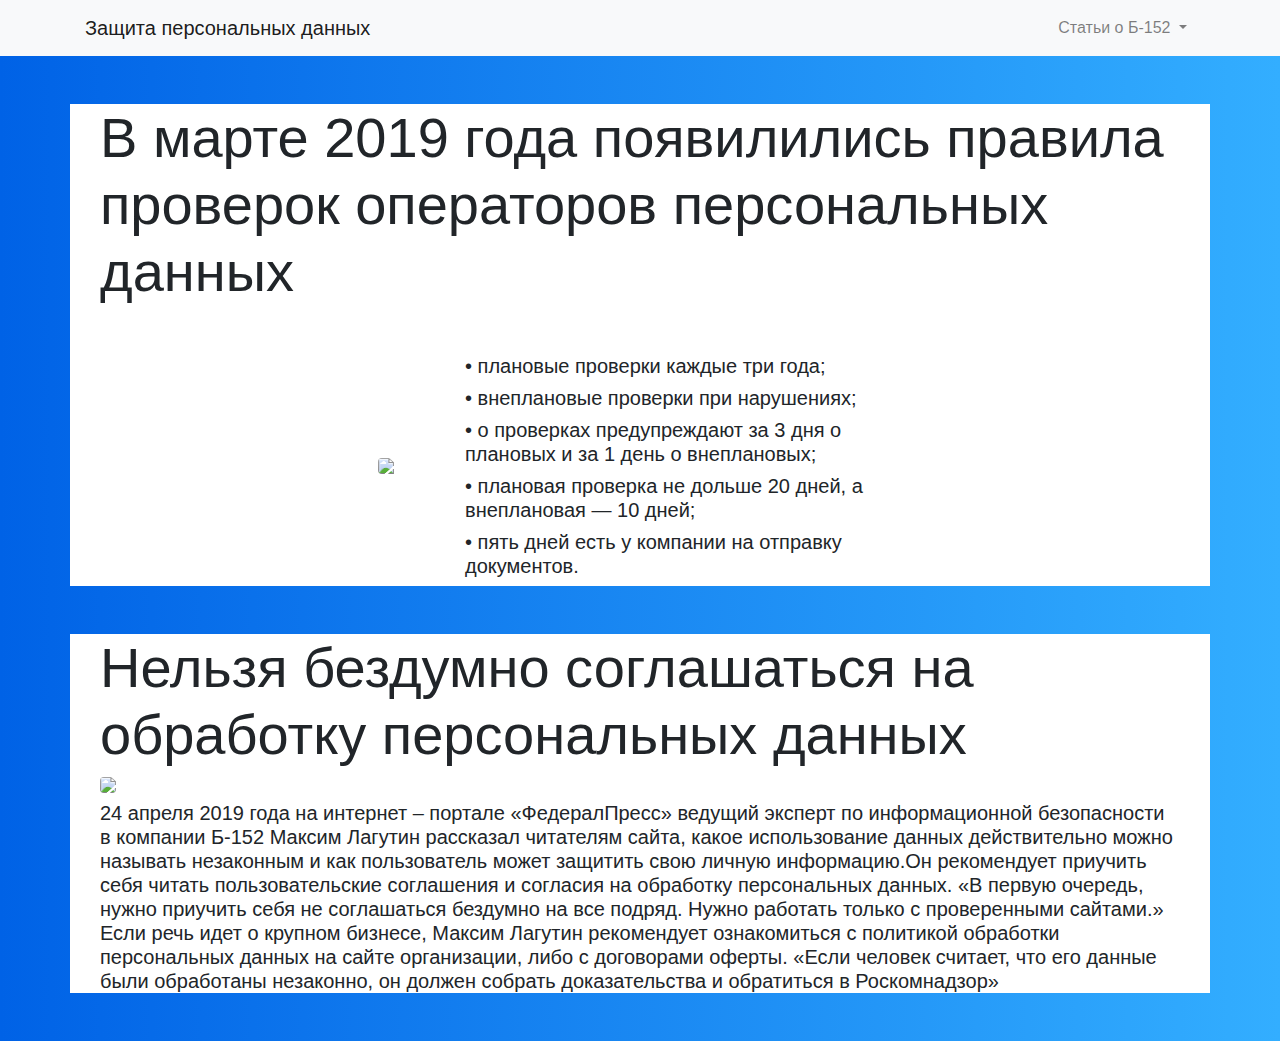
==== articles_spring.html @ 087cc1b3 "Add files via upload" ====
<!doctype html>
<html lang="ru">
  <head>
    <meta charset="utf-8">
    <meta name="viewport" content="width=device-width, initial-scale=1, shrink-to-fit=no">

    <title>Статьи - весна 2019</title>

    <!-- Bootstrap core CSS -->
    <link href="/docs/4.3.1/dist/css/bootstrap.min.css" rel="stylesheet" integrity="sha384-ggOyR0iXCbMQv3Xipma34MD+dH/1fQ784/j6cY/iJTQUOhcWr7x9JvoRxT2MZw1T" crossorigin="anonymous">

    <!-- Custom styles for this template -->
    <link href="navbar-top.css" rel="stylesheet">
    <link href="personality_data.css" rel="stylesheet">
    <link rel="stylesheet" href="https://stackpath.bootstrapcdn.com/bootstrap/4.3.1/css/bootstrap.min.css" integrity="sha384-ggOyR0iXCbMQv3Xipma34MD+dH/1fQ784/j6cY/iJTQUOhcWr7x9JvoRxT2MZw1T" crossorigin="anonymous">

  </head>

  <body>

    <nav class="navbar navbar-expand-lg navbar-light bg-light">
    <div class="container">
      <a class="navbar-brand" href="personality_data.html">Защита персональных данных</a>
      <button class="navbar-toggler" type="button" data-toggle="collapse" data-target="#navbarSupportedContent" aria-controls="navbarSupportedContent" aria-expanded="false" aria-label="Toggle navigation">
      <span class="navbar-toggler-icon"></span>
    </button>
  
      <div class="collapse navbar-collapse" id="navbarSupportedContent">
        <ul class="navbar-nav ml-auto">
          <li class="nav-item dropdown">
            <a class="nav-link dropdown-toggle" href="#" id="navbarDropdown" role="button" data-toggle="dropdown" aria-haspopup="true" aria-expanded="false">
            Статьи о Б-152
          </a>
            <div class="dropdown-menu dropdown-menu-right animate slideIn" aria-labelledby="navbarDropdown">
              <a class="dropdown-item" href="articles_spring.html">весна 2019</a>
              <a class="dropdown-item" href="articles_summer.html">лето 2019</a>
              <a class="dropdown-item" href="articles_autumn.html">осень 2019</a>
              <a class="dropdown-item" href="articles_winter.html">зима 2019 </a>
            </div>
          </li>
        </ul>
      </div>
    </div>
    </nav>

    <!-- <div id="carouselExampleSlidesOnly" class="carousel slide" data-ride="carousel">
        <div class="carousel-inner">
          <div class="carousel-item active">
              <img src="" class="d-block" alt="...">
          </div>
        </div>
    </div>-->
    
    <div class="container mt-5  mb-5 bg-white">
        <div class="col-md-12 col-lg-12">
            <h3 class="display-4">В марте 2019 года появилились правила проверок операторов персональных данных</h3>
            <div class="row mt-5">
                <div class="col-md-12 col-lg-6 p-6 d-flex align-items-center justify-content-center offset-md-3">
                    <img src="list.png" class="figure-img img-fluid rounded w-100 " >
                      <div class="col-md-10 list-group list-group-flush">
                            <h5 class="display-5">	&bull; плановые проверки каждые три года;</h5>
                            <h5 class="display-5">	&bull; внеплановые проверки при нарушениях; </h5>
                            <h5 class="display-5">	&bull; о проверках предупреждают за 3 дня о плановых и за 1 день о внеплановых;</h5>
                            <h5 class="display-5">	&bull; плановая проверка не дольше 20 дней, а внеплановая — 10 дней; </h5>
                            <h5 class="display-5"> 	&bull; пять дней есть у компании на отправку документов. </h5>
                      </div>
                </div>
            </div>
        </div>
    </div>

    <div class="container mt-5  mb-5 bg-white">
            <div class="col-md-12 col-lg-12">
                <h3 class="display-4">Нельзя бездумно соглашаться на обработку персональных данных</h3>
                <img src="work.jpg" class="figure-img img-fluid rounded w-50">
                <h5 class="display-5 lead text-white-40"><b>24 апреля 2019</b> года на интернет – портале «ФедералПресс» ведущий эксперт по информационной безопасности в компании Б-152 Максим Лагутин рассказал читателям сайта, какое использование данных действительно можно называть незаконным и как пользователь может защитить свою личную информацию.Он рекомендует приучить себя читать пользовательские соглашения и согласия на обработку персональных данных. 
                    «В первую очередь, нужно приучить себя не соглашаться бездумно на все подряд. Нужно работать только с проверенными сайтами.» 
                    Если речь идет о крупном бизнесе, Максим Лагутин  рекомендует ознакомиться с политикой обработки персональных данных на сайте организации, либо с договорами оферты. 
                    
                    «Если человек считает, что его данные были обработаны незаконно, он должен собрать доказательства и обратиться в Роскомнадзор»
                    </h5>	

            </div>
    </div>

  <script src="https://code.jquery.com/jquery-3.3.1.slim.min.js" integrity="sha384-q8i/X+965DzO0rT7abK41JStQIAqVgRVzpbzo5smXKp4YfRvH+8abtTE1Pi6jizo" crossorigin="anonymous"></script>
    <script src="https://cdnjs.cloudflare.com/ajax/libs/popper.js/1.14.7/umd/popper.min.js" integrity="sha384-UO2eT0CpHqdSJQ6hJty5KVphtPhzWj9WO1clHTMGa3JDZwrnQq4sF86dIHNDz0W1" crossorigin="anonymous"></script>
    <script src="https://stackpath.bootstrapcdn.com/bootstrap/4.3.1/js/bootstrap.min.js" integrity="sha384-JjSmVgyd0p3pXB1rRibZUAYoIIy6OrQ6VrjIEaFf/nJGzIxFDsf4x0xIM+B07jRM" crossorigin="anonymous"></script>
</body>
</html>
---- personality_data.css ----
@media (min-width: 992px) {
  .animate {
    animation-duration: 0.3s;
    -webkit-animation-duration: 0.3s;
    animation-fill-mode: both;
    -webkit-animation-fill-mode: both;
  }
}

@keyframes slideIn {
  0% {
    transform: translateY(1rem);
    opacity: 0;
  }
  100% {
    transform:translateY(0rem);
    opacity: 1;
  }
  0% {
    transform: translateY(1rem);
    opacity: 0;
  }
}

@-webkit-keyframes slideIn {
  0% {
    -webkit-transform: transform;
    -webkit-opacity: 0;
  }
  100% {
    -webkit-transform: translateY(0);
    -webkit-opacity: 1;
  }
  0% {
    -webkit-transform: translateY(1rem);
    -webkit-opacity: 0;
  }
}

.slideIn {
  -webkit-animation-name: slideIn;
  animation-name: slideIn;
}

/* Other styles for the page not related to the animated dropdown */

body {
  background:  #007bff;;
  background: linear-gradient(to right, #0062E6, #33AEFF);
}
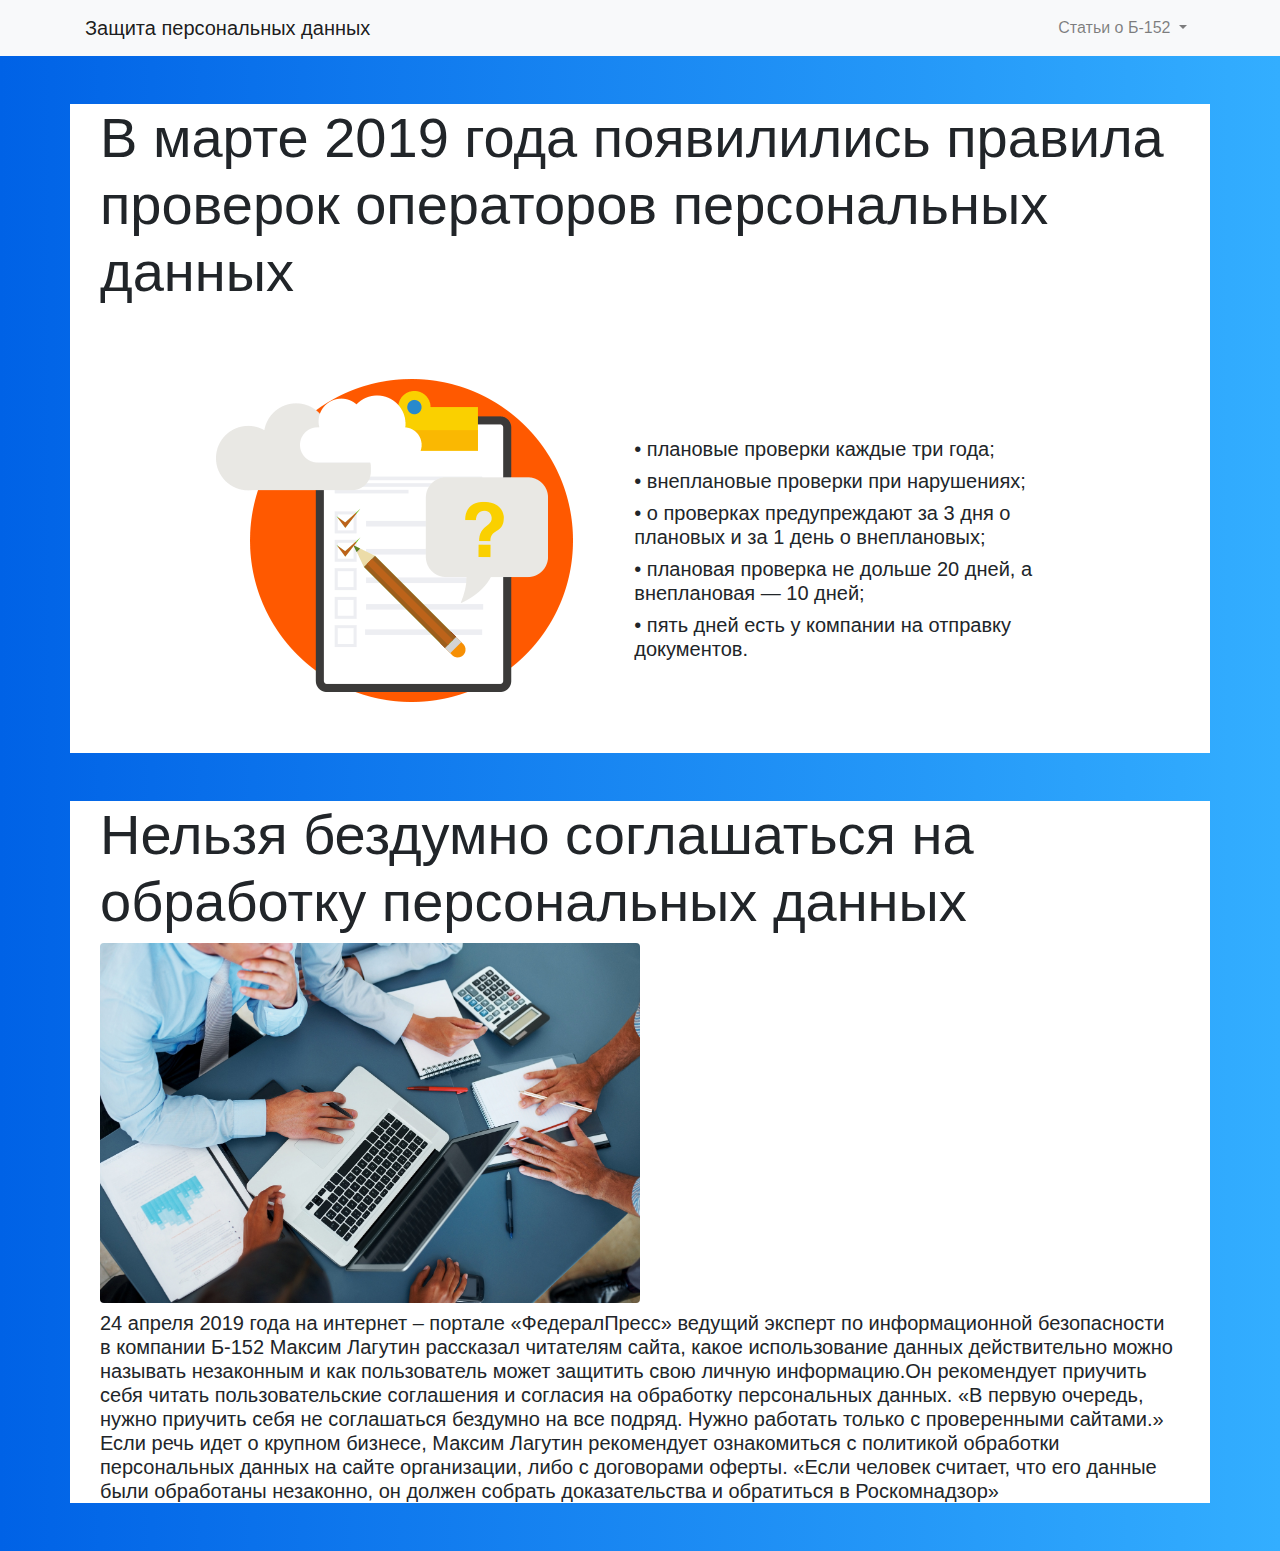
==== commit d3199820: "links changed" ====
--- a/articles_spring.html
+++ b/articles_spring.html
@@ -11,7 +11,7 @@
 
     <!-- Custom styles for this template -->
     <link href="navbar-top.css" rel="stylesheet">
-    <link href="personality_data.css" rel="stylesheet">
+    <link href="style.css" rel="stylesheet">
     <link rel="stylesheet" href="https://stackpath.bootstrapcdn.com/bootstrap/4.3.1/css/bootstrap.min.css" integrity="sha384-ggOyR0iXCbMQv3Xipma34MD+dH/1fQ784/j6cY/iJTQUOhcWr7x9JvoRxT2MZw1T" crossorigin="anonymous">
 
   </head>
@@ -20,7 +20,7 @@
 
     <nav class="navbar navbar-expand-lg navbar-light bg-light">
     <div class="container">
-      <a class="navbar-brand" href="personality_data.html">Защита персональных данных</a>
+      <a class="navbar-brand" href="index.html">Защита персональных данных</a>
       <button class="navbar-toggler" type="button" data-toggle="collapse" data-target="#navbarSupportedContent" aria-controls="navbarSupportedContent" aria-expanded="false" aria-label="Toggle navigation">
       <span class="navbar-toggler-icon"></span>
     </button>
--- a/style.css
+++ b/style.css
@@ -0,0 +1,50 @@
+@media (min-width: 992px) {
+  .animate {
+    animation-duration: 0.3s;
+    -webkit-animation-duration: 0.3s;
+    animation-fill-mode: both;
+    -webkit-animation-fill-mode: both;
+  }
+}
+
+@keyframes slideIn {
+  0% {
+    transform: translateY(1rem);
+    opacity: 0;
+  }
+  100% {
+    transform:translateY(0rem);
+    opacity: 1;
+  }
+  0% {
+    transform: translateY(1rem);
+    opacity: 0;
+  }
+}
+
+@-webkit-keyframes slideIn {
+  0% {
+    -webkit-transform: transform;
+    -webkit-opacity: 0;
+  }
+  100% {
+    -webkit-transform: translateY(0);
+    -webkit-opacity: 1;
+  }
+  0% {
+    -webkit-transform: translateY(1rem);
+    -webkit-opacity: 0;
+  }
+}
+
+.slideIn {
+  -webkit-animation-name: slideIn;
+  animation-name: slideIn;
+}
+
+/* Other styles for the page not related to the animated dropdown */
+
+body {
+  background:  #007bff;;
+  background: linear-gradient(to right, #0062E6, #33AEFF);
+}